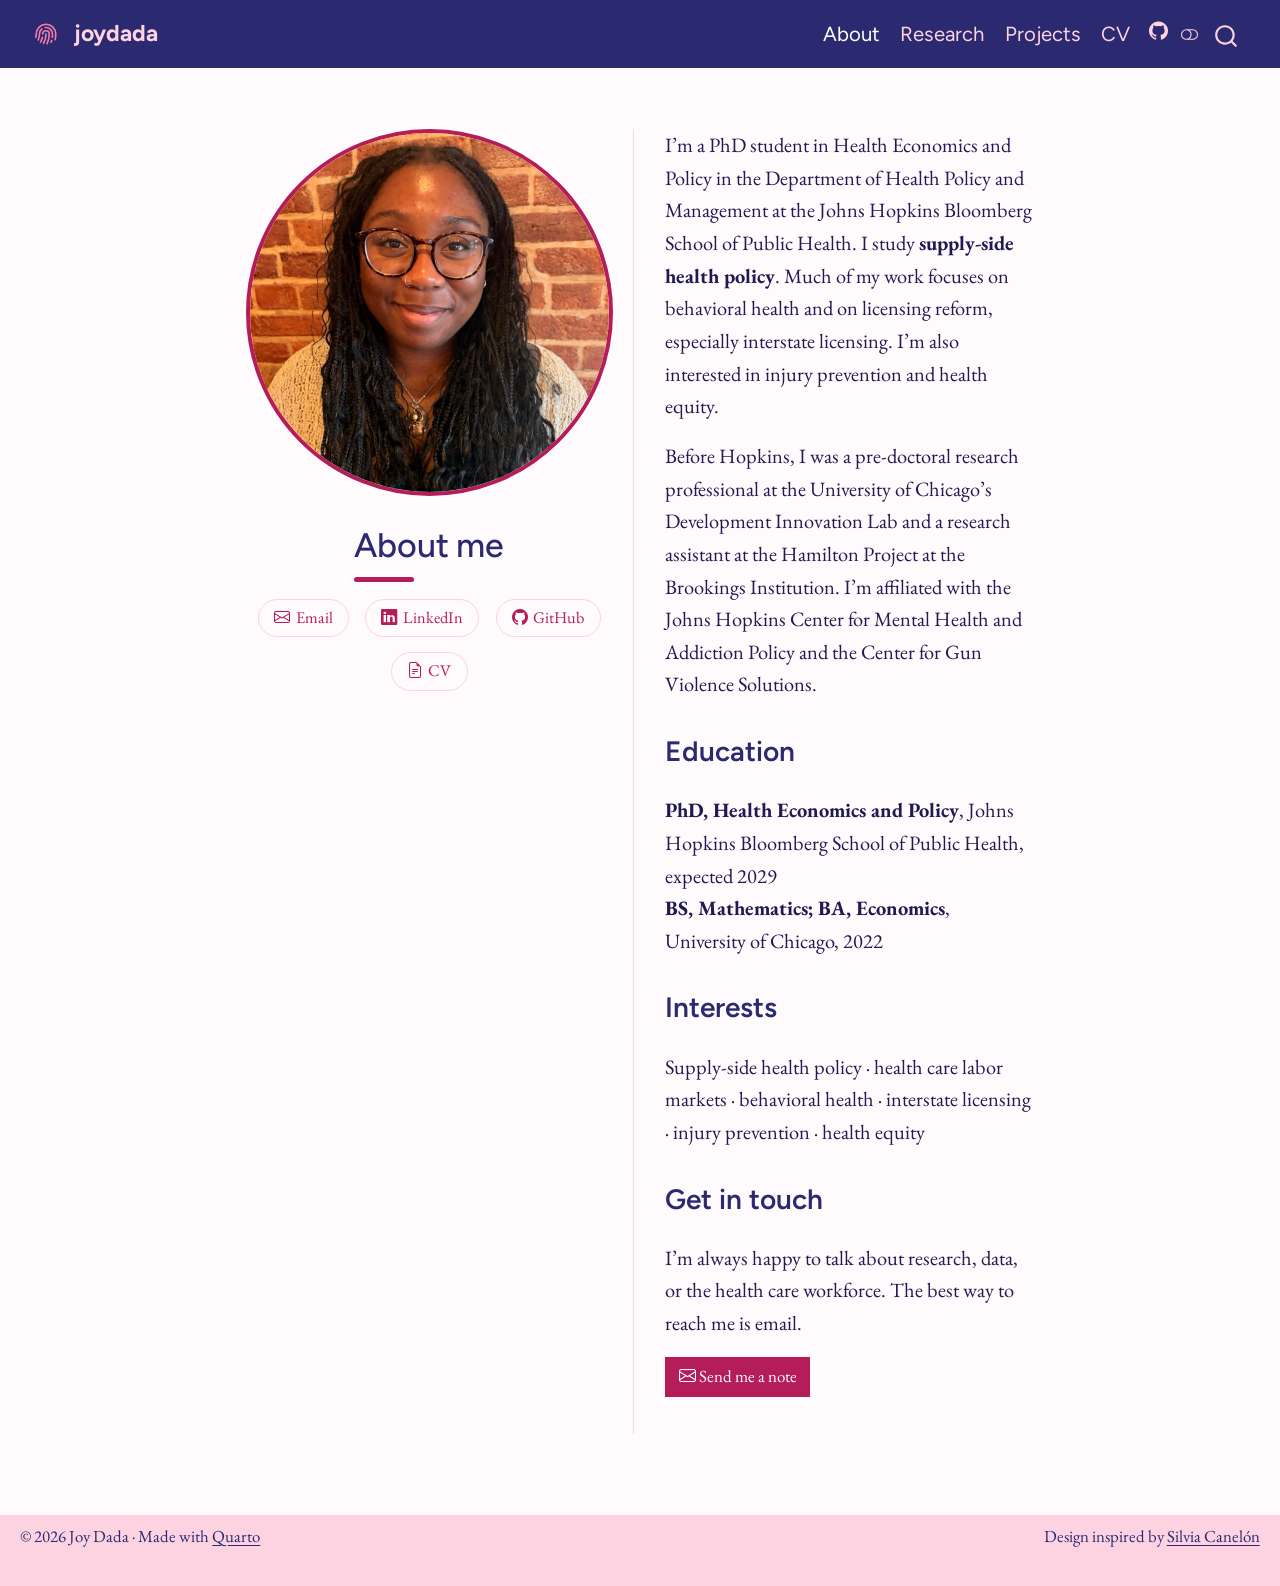
==== about/index.html @ 0ce5d80a "Built site for gh-pages" ====
<!DOCTYPE html>
<html xmlns="http://www.w3.org/1999/xhtml" lang="en" xml:lang="en"><head>

<meta charset="utf-8">
<meta name="generator" content="quarto-1.10.19">

<meta name="viewport" content="width=device-width, initial-scale=1.0, user-scalable=yes">


<title>About me – joydada</title>
<style>
/* Default styles provided by pandoc.
** See https://pandoc.org/MANUAL.html#variables-for-html for config info.
*/
span.smallcaps{font-variant: small-caps;}
div.columns{display: flex; gap: 1.5em;}
div.column{flex: auto;}
@media screen {
div.columns{gap: min(4vw, 1.5em);}
div.column{overflow-x: auto;}
}
div.hanging-indent{margin-left: 1.5em; text-indent: -1.5em;}
ul.task-list{list-style: none;}
ul.task-list li input[type="checkbox"] {
  width: 0.8em;
  margin: 0 0.8em 0.2em -1em; /* quarto-specific, see https://github.com/quarto-dev/quarto-cli/issues/4556 */ 
  vertical-align: middle;
}
</style>


<script src="../site_libs/quarto-nav/quarto-nav.js"></script>
<script src="../site_libs/quarto-nav/headroom.min.js"></script>
<script src="../site_libs/clipboard/clipboard.min.js"></script>
<script src="../site_libs/quarto-search/autocomplete.umd.js"></script>
<script src="../site_libs/quarto-search/fuse.min.js"></script>
<script src="../site_libs/quarto-search/quarto-search.js"></script>
<meta name="quarto:offset" content="../">
<link href="../assets/img/logo.svg" rel="icon" type="image/svg+xml">
<script src="../site_libs/quarto-html/quarto.js" type="module"></script>
<script src="../site_libs/quarto-html/tabsets/tabsets.js" type="module"></script>
<script src="../site_libs/quarto-html/popper.min.js"></script>
<script src="../site_libs/quarto-html/tippy.umd.min.js"></script>
<link href="../site_libs/quarto-html/tippy.css" rel="stylesheet">
<link href="../site_libs/quarto-html/quarto-syntax-highlighting-8221f2c48aaba76b52edb100b0507f3c.css" rel="stylesheet" class="quarto-color-scheme" id="quarto-text-highlighting-styles">
<link href="../site_libs/quarto-html/quarto-syntax-highlighting-dark-9b72eb626856766e9cc8d3a7dc96451e.css" rel="stylesheet" class="quarto-color-scheme quarto-color-alternate" id="quarto-text-highlighting-styles">
<link href="../site_libs/quarto-html/quarto-syntax-highlighting-8221f2c48aaba76b52edb100b0507f3c.css" rel="stylesheet" class="quarto-color-scheme-extra" id="quarto-text-highlighting-styles">
<script src="../site_libs/bootstrap/bootstrap.min.js"></script>
<link href="../site_libs/bootstrap/bootstrap-icons.css" rel="stylesheet">
<link href="../site_libs/bootstrap/bootstrap-a67606de3c9faada84eb4b4ca32cd05b.min.css" rel="stylesheet" append-hash="true" class="quarto-color-scheme" id="quarto-bootstrap" data-mode="light">
<link href="../site_libs/bootstrap/bootstrap-dark-7fbac377653cf9ac155296b2df9e2311.min.css" rel="stylesheet" append-hash="true" class="quarto-color-scheme quarto-color-alternate" id="quarto-bootstrap" data-mode="dark">
<link href="../site_libs/bootstrap/bootstrap-a67606de3c9faada84eb4b4ca32cd05b.min.css" rel="stylesheet" append-hash="true" class="quarto-color-scheme-extra" id="quarto-bootstrap" data-mode="light">
<script id="quarto-search-options" type="application/json">{
  "location": "navbar",
  "copy-button": false,
  "collapse-after": 3,
  "panel-placement": "end",
  "type": "overlay",
  "limit": 50,
  "keyboard-shortcut": [
    "f",
    "/",
    "s"
  ],
  "show-item-context": false,
  "language": {
    "search-no-results-text": "No results",
    "search-matching-documents-text": "matching documents",
    "search-copy-link-title": "Copy link to search",
    "search-hide-matches-text": "Hide additional matches",
    "search-more-match-text": "more match in this document",
    "search-more-matches-text": "more matches in this document",
    "search-clear-button-title": "Clear",
    "search-text-placeholder": "",
    "search-detached-cancel-button-title": "Cancel",
    "search-submit-button-title": "Submit",
    "search-label": "Search"
  }
}</script>
<style>html{ scroll-behavior: smooth; }</style>


</head>

<body class="nav-fixed fullcontent quarto-light"><script id="quarto-html-before-body" type="application/javascript">
    const toggleBodyColorMode = (bsSheetEl) => {
      const mode = bsSheetEl.getAttribute("data-mode");
      const bodyEl = window.document.querySelector("body");
      if (mode === "dark") {
        bodyEl.classList.add("quarto-dark");
        bodyEl.classList.remove("quarto-light");
      } else {
        bodyEl.classList.add("quarto-light");
        bodyEl.classList.remove("quarto-dark");
      }
    }
    const toggleBodyColorPrimary = () => {
      const bsSheetEl = window.document.querySelector("link#quarto-bootstrap:not([rel=disabled-stylesheet])");
      if (bsSheetEl) {
        toggleBodyColorMode(bsSheetEl);
      }
    }
    const setColorSchemeToggle = (alternate) => {
      const toggles = window.document.querySelectorAll('.quarto-color-scheme-toggle');
      for (let i=0; i < toggles.length; i++) {
        const toggle = toggles[i];
        if (toggle) {
          if (alternate) {
            toggle.classList.add("alternate");
          } else {
            toggle.classList.remove("alternate");
          }
        }
      }
    };
    const toggleColorMode = (alternate) => {
      // Switch the stylesheets
      const primaryStylesheets = window.document.querySelectorAll('link.quarto-color-scheme:not(.quarto-color-alternate)');
      const alternateStylesheets = window.document.querySelectorAll('link.quarto-color-scheme.quarto-color-alternate');
      manageTransitions('#quarto-margin-sidebar .nav-link', false);
      if (alternate) {
        // note: dark is layered on light, we don't disable primary!
        enableStylesheet(alternateStylesheets);
        for (const sheetNode of alternateStylesheets) {
          if (sheetNode.id === "quarto-bootstrap") {
            toggleBodyColorMode(sheetNode);
          }
        }
      } else {
        disableStylesheet(alternateStylesheets);
        enableStylesheet(primaryStylesheets)
        toggleBodyColorPrimary();
      }
      manageTransitions('#quarto-margin-sidebar .nav-link', true);
      // Switch the toggles
      setColorSchemeToggle(alternate)
      // Hack to workaround the fact that safari doesn't
      // properly recolor the scrollbar when toggling (#1455)
      if (navigator.userAgent.indexOf('Safari') > 0 && navigator.userAgent.indexOf('Chrome') == -1) {
        manageTransitions("body", false);
        window.scrollTo(0, 1);
        setTimeout(() => {
          window.scrollTo(0, 0);
          manageTransitions("body", true);
        }, 40);
      }
    }
    const disableStylesheet = (stylesheets) => {
      for (let i=0; i < stylesheets.length; i++) {
        const stylesheet = stylesheets[i];
        stylesheet.rel = 'disabled-stylesheet';
      }
    }
    const enableStylesheet = (stylesheets) => {
      for (let i=0; i < stylesheets.length; i++) {
        const stylesheet = stylesheets[i];
        if(stylesheet.rel !== 'stylesheet') { // for Chrome, which will still FOUC without this check
          stylesheet.rel = 'stylesheet';
        }
      }
    }
    const manageTransitions = (selector, allowTransitions) => {
      const els = window.document.querySelectorAll(selector);
      for (let i=0; i < els.length; i++) {
        const el = els[i];
        if (allowTransitions) {
          el.classList.remove('notransition');
        } else {
          el.classList.add('notransition');
        }
      }
    }
    const isFileUrl = () => {
      return window.location.protocol === 'file:';
    }
    const hasAlternateSentinel = () => {
      let styleSentinel = getColorSchemeSentinel();
      if (styleSentinel !== null) {
        return styleSentinel === "alternate";
      } else {
        return false;
      }
    }
    const setStyleSentinel = (alternate) => {
      const value = alternate ? "alternate" : "default";
      if (!isFileUrl()) {
        window.localStorage.setItem("quarto-color-scheme", value);
      } else {
        localAlternateSentinel = value;
      }
    }
    const getColorSchemeSentinel = () => {
      if (!isFileUrl()) {
        const storageValue = window.localStorage.getItem("quarto-color-scheme");
        return storageValue != null ? storageValue : localAlternateSentinel;
      } else {
        return localAlternateSentinel;
      }
    }
    const toggleGiscusIfUsed = (isAlternate, darkModeDefault) => {
      const baseTheme = document.querySelector('#giscus-base-theme')?.value ?? 'light';
      const alternateTheme = document.querySelector('#giscus-alt-theme')?.value ?? 'dark';
      let newTheme = '';
      if(authorPrefersDark) {
        newTheme = isAlternate ? baseTheme : alternateTheme;
      } else {
        newTheme = isAlternate ? alternateTheme : baseTheme;
      }
      const changeGiscusTheme = () => {
        // From: https://github.com/giscus/giscus/issues/336
        const sendMessage = (message) => {
          const iframe = document.querySelector('iframe.giscus-frame');
          if (!iframe) return;
          iframe.contentWindow.postMessage({ giscus: message }, 'https://giscus.app');
        }
        sendMessage({
          setConfig: {
            theme: newTheme
          }
        });
      }
      const isGiscussLoaded = window.document.querySelector('iframe.giscus-frame') !== null;
      if (isGiscussLoaded) {
        changeGiscusTheme();
      }
    };
    const authorPrefersDark = false;
    const darkModeDefault = authorPrefersDark;
      document.querySelector('link#quarto-text-highlighting-styles.quarto-color-scheme-extra').rel = 'disabled-stylesheet';
      document.querySelector('link#quarto-bootstrap.quarto-color-scheme-extra').rel = 'disabled-stylesheet';
    let localAlternateSentinel = darkModeDefault ? 'alternate' : 'default';
    // Dark / light mode switch
    window.quartoToggleColorScheme = () => {
      // Read the current dark / light value
      let toAlternate = !hasAlternateSentinel();
      toggleColorMode(toAlternate);
      setStyleSentinel(toAlternate);
      toggleGiscusIfUsed(toAlternate, darkModeDefault);
      window.dispatchEvent(new Event('resize'));
    };
    // Switch to dark mode if need be
    if (hasAlternateSentinel()) {
      toggleColorMode(true);
    } else {
      toggleColorMode(false);
    }
  </script>

<div id="quarto-search-results"></div>
  <header id="quarto-header" class="headroom fixed-top">
    <nav class="navbar navbar-expand-lg " data-bs-theme="dark">
      <div class="navbar-container container-fluid">
      <div class="navbar-brand-container mx-auto">
    <a href="../index.html" class="navbar-brand navbar-brand-logo">
    <img src="../assets/img/logo.svg" alt="joydada fingerprint logo" class="navbar-logo light-content">
    <img src="../assets/img/logo.svg" alt="joydada fingerprint logo" class="navbar-logo dark-content">
    </a>
    <a class="navbar-brand" href="../index.html">
    <span class="navbar-title">joydada</span>
    </a>
  </div>
            <div id="quarto-search" class="" title="Search"></div>
          <button class="navbar-toggler" type="button" data-bs-toggle="collapse" data-bs-target="#navbarCollapse" aria-controls="navbarCollapse" role="menu" aria-expanded="false" aria-label="Toggle navigation" onclick="if (window.quartoToggleHeadroom) { window.quartoToggleHeadroom(); }">
  <span class="navbar-toggler-icon"></span>
</button>
          <div class="collapse navbar-collapse" id="navbarCollapse">
            <ul class="navbar-nav navbar-nav-scroll ms-auto">
  <li class="nav-item">
    <a class="nav-link active" href="../about/index.html" aria-current="page"> 
<span class="menu-text">About</span></a>
  </li>  
  <li class="nav-item">
    <a class="nav-link" href="../research/index.html"> 
<span class="menu-text">Research</span></a>
  </li>  
  <li class="nav-item">
    <a class="nav-link" href="../projects/index.html"> 
<span class="menu-text">Projects</span></a>
  </li>  
  <li class="nav-item">
    <a class="nav-link" href="../cv/index.html"> 
<span class="menu-text">CV</span></a>
  </li>  
  <li class="nav-item compact">
    <a class="nav-link" href="https://github.com/jdada360"> <i class="bi bi-github" role="img" aria-label="GitHub">
</i> 
<span class="menu-text"></span></a>
  </li>  
</ul>
          </div> <!-- /navcollapse -->
            <div class="quarto-navbar-tools">
  <a href="" class="quarto-color-scheme-toggle quarto-navigation-tool  px-1" onclick="window.quartoToggleColorScheme(); return false;" title="Toggle dark mode"><i class="bi"></i></a>
</div>
      </div> <!-- /container-fluid -->
    </nav>
</header>
<!-- content -->
<div id="quarto-content" class="quarto-container page-columns page-rows-contents page-layout-article page-navbar">
<!-- sidebar -->
<!-- margin-sidebar -->
    
<!-- main -->
<div class="quarto-about-trestles">
  <div class="about-entity">
    <img src="../assets/img/profile.jpg" class="about-image
  round " style="height: 18em; width: 18em;">
<header id="title-block-header" class="quarto-title-block default">
<div class="quarto-title">
<h1 class="title">About me</h1>
</div>
<div class="quarto-title-meta">
  </div>
</header>
    <div class="about-links">
  <a href="mailto:jdada3@jhu.edu" class="about-link" rel="" target="">
    <i class="bi bi-envelope"></i>
     <span class="about-link-text">Email</span>
  </a>
  <a href="https://www.linkedin.com/in/joy-dada/" class="about-link" rel="" target="">
    <i class="bi bi-linkedin"></i>
     <span class="about-link-text">LinkedIn</span>
  </a>
  <a href="https://github.com/jdada360" class="about-link" rel="" target="">
    <i class="bi bi-github"></i>
     <span class="about-link-text">GitHub</span>
  </a>
  <a href="/../cv/index.qmd" class="about-link" rel="" target="">
    <i class="bi bi-file-earmark-text"></i>
     <span class="about-link-text">CV</span>
  </a>
</div>
  </div>
  <div class="about-contents"><main class="content" id="quarto-document-content">

<p>I’m a PhD student in Health Economics and Policy in the Department of Health Policy and Management at the Johns Hopkins Bloomberg School of Public Health. I study <strong>supply-side health policy</strong>. Much of my work focuses on behavioral health and on licensing reform, especially interstate licensing. I’m also interested in injury prevention and health equity.</p>
<p>Before Hopkins, I was a pre-doctoral research professional at the University of Chicago’s Development Innovation Lab and a research assistant at the Hamilton Project at the Brookings Institution. I’m affiliated with the Johns Hopkins Center for Mental Health and Addiction Policy and the Center for Gun Violence Solutions.</p>
<section id="education" class="level2">
<h2 data-anchor-id="education">Education</h2>
<p><strong>PhD, Health Economics and Policy</strong>, Johns Hopkins Bloomberg School of Public Health, expected 2029<br>
<strong>BS, Mathematics; BA, Economics</strong>, University of Chicago, 2022</p>
</section>
<section id="interests" class="level2">
<h2 data-anchor-id="interests">Interests</h2>
<p>Supply-side health policy · health care labor markets · behavioral health · interstate licensing · injury prevention · health equity</p>
</section>
<section id="get-in-touch" class="level2">
<h2 data-anchor-id="get-in-touch">Get in touch</h2>
<p>I’m always happy to talk about research, data, or the health care workforce. The best way to reach me is email.</p>
<p><a href="mailto:jdada3@jhu.edu" class="btn btn-primary"><i class="bi bi-envelope"></i> Send me a note</a></p>


</section>
<a onclick="window.scrollTo(0, 0); return false;" role="button" id="quarto-back-to-top"><i class="bi bi-arrow-up"></i> Back to top</a></main></div>
</div>
 <!-- /main -->
<script id="quarto-html-after-body" type="application/javascript">
  window.document.addEventListener("DOMContentLoaded", function (event) {
    // Ensure there is a toggle, if there isn't float one in the top right
    if (window.document.querySelector('.quarto-color-scheme-toggle') === null) {
      const a = window.document.createElement('a');
      a.classList.add('top-right');
      a.classList.add('quarto-color-scheme-toggle');
      a.href = "";
      a.onclick = function() { try { window.quartoToggleColorScheme(); } catch {} return false; };
      const i = window.document.createElement("i");
      i.classList.add('bi');
      a.appendChild(i);
      window.document.body.appendChild(a);
    }
    setColorSchemeToggle(hasAlternateSentinel())
    const isCodeAnnotation = (el) => {
      for (const clz of el.classList) {
        if (clz.startsWith('code-annotation-')) {                     
          return true;
        }
      }
      return false;
    }
    const onCopySuccess = function(e) {
      // button target
      const button = e.trigger;
      // don't keep focus
      button.blur();
      // flash "checked"
      button.classList.add('code-copy-button-checked');
      var currentTitle = button.getAttribute("title");
      button.setAttribute("title", "Copied!");
      let tooltip;
      if (window.bootstrap) {
        button.setAttribute("data-bs-toggle", "tooltip");
        button.setAttribute("data-bs-placement", "left");
        button.setAttribute("data-bs-title", "Copied!");
        tooltip = new bootstrap.Tooltip(button, 
          { trigger: "manual", 
            customClass: "code-copy-button-tooltip",
            offset: [0, -8]});
        tooltip.show();    
      }
      setTimeout(function() {
        if (tooltip) {
          tooltip.hide();
          button.removeAttribute("data-bs-title");
          button.removeAttribute("data-bs-toggle");
          button.removeAttribute("data-bs-placement");
        }
        button.setAttribute("title", currentTitle);
        button.classList.remove('code-copy-button-checked');
      }, 1000);
      // clear code selection
      e.clearSelection();
    }
    const getTextToCopy = function(trigger) {
      const outerScaffold = trigger.parentElement.cloneNode(true);
      const codeEl = outerScaffold.querySelector('code');
      for (const childEl of codeEl.children) {
        if (isCodeAnnotation(childEl)) {
          childEl.remove();
        }
      }
      return codeEl.innerText;
    }
    const clipboard = new window.ClipboardJS('.code-copy-button:not([data-in-quarto-modal])', {
      text: getTextToCopy
    });
    clipboard.on('success', onCopySuccess);
    if (window.document.getElementById('quarto-embedded-source-code-modal')) {
      const clipboardModal = new window.ClipboardJS('.code-copy-button[data-in-quarto-modal]', {
        text: getTextToCopy,
        container: window.document.getElementById('quarto-embedded-source-code-modal')
      });
      clipboardModal.on('success', onCopySuccess);
    }
      var localhostRegex = new RegExp(/^(?:http|https):\/\/localhost\:?[0-9]*\//);
      var mailtoRegex = new RegExp(/^mailto:/);
        var filterRegex = new RegExp("https:\/\/jdada360\.github\.io");
      var isInternal = (href) => {
          return filterRegex.test(href) || localhostRegex.test(href) || mailtoRegex.test(href);
      }
      // Inspect non-navigation links and adorn them if external
     var links = window.document.querySelectorAll('a[href]:not(.nav-link):not(.navbar-brand):not(.toc-action):not(.sidebar-link):not(.sidebar-item-toggle):not(.pagination-link):not(.no-external):not([aria-hidden]):not(.dropdown-item):not(.quarto-navigation-tool):not(.about-link)');
      for (var i=0; i<links.length; i++) {
        const link = links[i];
        if (!isInternal(link.href)) {
          // undo the damage that might have been done by quarto-nav.js in the case of
          // links that we want to consider external
          if (link.dataset.originalHref !== undefined) {
            link.href = link.dataset.originalHref;
          }
        }
      }
    function tippyHover(el, contentFn, onTriggerFn, onUntriggerFn) {
      const config = {
        allowHTML: true,
        maxWidth: 500,
        delay: 100,
        arrow: false,
        appendTo: function(el) {
            return el.parentElement;
        },
        interactive: true,
        interactiveBorder: 10,
        theme: 'quarto',
        placement: 'bottom-start',
      };
      if (contentFn) {
        config.content = contentFn;
      }
      if (onTriggerFn) {
        config.onTrigger = onTriggerFn;
      }
      if (onUntriggerFn) {
        config.onUntrigger = onUntriggerFn;
      }
      window.tippy(el, config); 
    }
    const noterefs = window.document.querySelectorAll('a[role="doc-noteref"]');
    for (var i=0; i<noterefs.length; i++) {
      const ref = noterefs[i];
      tippyHover(ref, function() {
        // use id or data attribute instead here
        let href = ref.getAttribute('data-footnote-href') || ref.getAttribute('href');
        try { href = new URL(href).hash; } catch {}
        const id = href.replace(/^#\/?/, "");
        const note = window.document.getElementById(id);
        if (note) {
          return note.innerHTML;
        } else {
          return "";
        }
      });
    }
    const xrefs = window.document.querySelectorAll('a.quarto-xref');
    const processXRef = (id, note) => {
      // Strip column container classes
      const stripColumnClz = (el) => {
        el.classList.remove("page-full", "page-columns");
        if (el.children) {
          for (const child of el.children) {
            stripColumnClz(child);
          }
        }
      }
      stripColumnClz(note)
      if (id === null || id.startsWith('sec-')) {
        // Special case sections, only their first couple elements
        const container = document.createElement("div");
        if (note.children && note.children.length > 2) {
          container.appendChild(note.children[0].cloneNode(true));
          for (let i = 1; i < note.children.length; i++) {
            const child = note.children[i];
            if (child.tagName === "P" && child.innerText === "") {
              continue;
            } else {
              container.appendChild(child.cloneNode(true));
              break;
            }
          }
          if (window.Quarto?.typesetMath) {
            window.Quarto.typesetMath(container);
          }
          return container.innerHTML
        } else {
          if (window.Quarto?.typesetMath) {
            window.Quarto.typesetMath(note);
          }
          return note.innerHTML;
        }
      } else {
        // Remove any anchor links if they are present
        const anchorLink = note.querySelector('a.anchorjs-link');
        if (anchorLink) {
          anchorLink.remove();
        }
        if (window.Quarto?.typesetMath) {
          window.Quarto.typesetMath(note);
        }
        if (note.classList.contains("callout")) {
          return note.outerHTML;
        } else {
          return note.innerHTML;
        }
      }
    }
    for (var i=0; i<xrefs.length; i++) {
      const xref = xrefs[i];
      tippyHover(xref, undefined, function(instance) {
        instance.disable();
        let url = xref.getAttribute('href');
        let hash = undefined; 
        if (url.startsWith('#')) {
          hash = url;
        } else {
          try { hash = new URL(url).hash; } catch {}
        }
        if (hash) {
          const id = hash.replace(/^#\/?/, "");
          const note = window.document.getElementById(id);
          if (note !== null) {
            try {
              const html = processXRef(id, note.cloneNode(true));
              instance.setContent(html);
            } finally {
              instance.enable();
              instance.show();
            }
          } else {
            // See if we can fetch this
            fetch(url.split('#')[0])
            .then(res => res.text())
            .then(html => {
              const parser = new DOMParser();
              const htmlDoc = parser.parseFromString(html, "text/html");
              const note = htmlDoc.getElementById(id);
              if (note !== null) {
                const html = processXRef(id, note);
                instance.setContent(html);
              } 
            }).finally(() => {
              instance.enable();
              instance.show();
            });
          }
        } else {
          // See if we can fetch a full url (with no hash to target)
          // This is a special case and we should probably do some content thinning / targeting
          fetch(url)
          .then(res => res.text())
          .then(html => {
            const parser = new DOMParser();
            const htmlDoc = parser.parseFromString(html, "text/html");
            const note = htmlDoc.querySelector('main.content');
            if (note !== null) {
              // This should only happen for chapter cross references
              // (since there is no id in the URL)
              // remove the first header
              if (note.children.length > 0 && note.children[0].tagName === "HEADER") {
                note.children[0].remove();
              }
              const html = processXRef(null, note);
              instance.setContent(html);
            } 
          }).finally(() => {
            instance.enable();
            instance.show();
          });
        }
      }, function(instance) {
      });
    }
        let selectedAnnoteEl;
        const selectorForAnnotation = ( cell, annotation) => {
          let cellAttr = 'data-code-cell="' + cell + '"';
          let lineAttr = 'data-code-annotation="' +  annotation + '"';
          const selector = 'span[' + cellAttr + '][' + lineAttr + ']';
          return selector;
        }
        const selectCodeLines = (annoteEl) => {
          const doc = window.document;
          const targetCell = annoteEl.getAttribute("data-target-cell");
          const targetAnnotation = annoteEl.getAttribute("data-target-annotation");
          const annoteSpan = window.document.querySelector(selectorForAnnotation(targetCell, targetAnnotation));
          const lines = annoteSpan.getAttribute("data-code-lines").split(",");
          const lineIds = lines.map((line) => {
            return targetCell + "-" + line;
          })
          let top = null;
          let height = null;
          let parent = null;
          if (lineIds.length > 0) {
              //compute the position of the single el (top and bottom and make a div)
              const el = window.document.getElementById(lineIds[0]);
              top = el.offsetTop;
              height = el.offsetHeight;
              parent = el.parentElement.parentElement;
            if (lineIds.length > 1) {
              const lastEl = window.document.getElementById(lineIds[lineIds.length - 1]);
              const bottom = lastEl.offsetTop + lastEl.offsetHeight;
              height = bottom - top;
            }
            if (top !== null && height !== null && parent !== null) {
              // cook up a div (if necessary) and position it 
              let div = window.document.getElementById("code-annotation-line-highlight");
              if (div === null) {
                div = window.document.createElement("div");
                div.setAttribute("id", "code-annotation-line-highlight");
                div.style.position = 'absolute';
                parent.appendChild(div);
              }
              div.style.top = top - 2 + "px";
              div.style.height = height + 4 + "px";
              div.style.left = 0;
              let gutterDiv = window.document.getElementById("code-annotation-line-highlight-gutter");
              if (gutterDiv === null) {
                gutterDiv = window.document.createElement("div");
                gutterDiv.setAttribute("id", "code-annotation-line-highlight-gutter");
                gutterDiv.style.position = 'absolute';
                const codeCell = window.document.getElementById(targetCell);
                const gutter = codeCell.querySelector('.code-annotation-gutter');
                gutter.appendChild(gutterDiv);
              }
              gutterDiv.style.top = top - 2 + "px";
              gutterDiv.style.height = height + 4 + "px";
            }
            selectedAnnoteEl = annoteEl;
          }
        };
        const unselectCodeLines = () => {
          const elementsIds = ["code-annotation-line-highlight", "code-annotation-line-highlight-gutter"];
          elementsIds.forEach((elId) => {
            const div = window.document.getElementById(elId);
            if (div) {
              div.remove();
            }
          });
          selectedAnnoteEl = undefined;
        };
          // Handle positioning of the toggle
      window.addEventListener(
        "resize",
        throttle(() => {
          elRect = undefined;
          if (selectedAnnoteEl) {
            selectCodeLines(selectedAnnoteEl);
          }
        }, 10)
      );
      function throttle(fn, ms) {
      let throttle = false;
      let timer;
        return (...args) => {
          if(!throttle) { // first call gets through
              fn.apply(this, args);
              throttle = true;
          } else { // all the others get throttled
              if(timer) clearTimeout(timer); // cancel #2
              timer = setTimeout(() => {
                fn.apply(this, args);
                timer = throttle = false;
              }, ms);
          }
        };
      }
        // Attach click handler to the DT
        const annoteDls = window.document.querySelectorAll('dt[data-target-cell]');
        for (const annoteDlNode of annoteDls) {
          annoteDlNode.addEventListener('click', (event) => {
            const clickedEl = event.target;
            if (clickedEl !== selectedAnnoteEl) {
              unselectCodeLines();
              const activeEl = window.document.querySelector('dt[data-target-cell].code-annotation-active');
              if (activeEl) {
                activeEl.classList.remove('code-annotation-active');
              }
              selectCodeLines(clickedEl);
              clickedEl.classList.add('code-annotation-active');
            } else {
              // Unselect the line
              unselectCodeLines();
              clickedEl.classList.remove('code-annotation-active');
            }
          });
        }
    const findCites = (el) => {
      const parentEl = el.parentElement;
      if (parentEl) {
        const cites = parentEl.dataset.cites;
        if (cites) {
          return {
            el,
            cites: cites.split(' ')
          };
        } else {
          return findCites(el.parentElement)
        }
      } else {
        return undefined;
      }
    };
    var bibliorefs = window.document.querySelectorAll('a[role="doc-biblioref"]');
    for (var i=0; i<bibliorefs.length; i++) {
      const ref = bibliorefs[i];
      const citeInfo = findCites(ref);
      if (citeInfo) {
        tippyHover(citeInfo.el, function() {
          var popup = window.document.createElement('div');
          citeInfo.cites.forEach(function(cite) {
            var citeDiv = window.document.createElement('div');
            citeDiv.classList.add('hanging-indent');
            citeDiv.classList.add('csl-entry');
            var biblioDiv = window.document.getElementById('ref-' + cite);
            if (biblioDiv) {
              citeDiv.innerHTML = biblioDiv.innerHTML;
            }
            popup.appendChild(citeDiv);
          });
          return popup.innerHTML;
        });
      }
    }
  });
  </script>
</div> <!-- /content -->
<footer class="footer">
  <div class="nav-footer">
    <div class="nav-footer-left">
<p>© 2026 Joy Dada · Made with <a href="https://quarto.org">Quarto</a></p>
</div>   
    <div class="nav-footer-center">
      &nbsp;
    </div>
    <div class="nav-footer-right">
<p>Design inspired by <a href="https://silviacanelon.com">Silvia Canelón</a></p>
</div>
  </div>
</footer>




<script src="../site_libs/quarto-html/zenscroll-min.js"></script>
</body></html>
---- site_libs/quarto-html/tippy.css ----
.tippy-box[data-animation=fade][data-state=hidden]{opacity:0}[data-tippy-root]{max-width:calc(100vw - 10px)}.tippy-box{position:relative;background-color:#333;color:#fff;border-radius:4px;font-size:14px;line-height:1.4;white-space:normal;outline:0;transition-property:transform,visibility,opacity}.tippy-box[data-placement^=top]>.tippy-arrow{bottom:0}.tippy-box[data-placement^=top]>.tippy-arrow:before{bottom:-7px;left:0;border-width:8px 8px 0;border-top-color:initial;transform-origin:center top}.tippy-box[data-placement^=bottom]>.tippy-arrow{top:0}.tippy-box[data-placement^=bottom]>.tippy-arrow:before{top:-7px;left:0;border-width:0 8px 8px;border-bottom-color:initial;transform-origin:center bottom}.tippy-box[data-placement^=left]>.tippy-arrow{right:0}.tippy-box[data-placement^=left]>.tippy-arrow:before{border-width:8px 0 8px 8px;border-left-color:initial;right:-7px;transform-origin:center left}.tippy-box[data-placement^=right]>.tippy-arrow{left:0}.tippy-box[data-placement^=right]>.tippy-arrow:before{left:-7px;border-width:8px 8px 8px 0;border-right-color:initial;transform-origin:center right}.tippy-box[data-inertia][data-state=visible]{transition-timing-function:cubic-bezier(.54,1.5,.38,1.11)}.tippy-arrow{width:16px;height:16px;color:#333}.tippy-arrow:before{content:"";position:absolute;border-color:transparent;border-style:solid}.tippy-content{position:relative;padding:5px 9px;z-index:1}
---- site_libs/quarto-html/quarto-syntax-highlighting-8221f2c48aaba76b52edb100b0507f3c.css ----
/* quarto syntax highlight colors */
:root {
  --quarto-hl-ot-color: #003B4F;
  --quarto-hl-at-color: #657422;
  --quarto-hl-ss-color: #20794D;
  --quarto-hl-an-color: #5E5E5E;
  --quarto-hl-fu-color: #4758AB;
  --quarto-hl-st-color: #20794D;
  --quarto-hl-cf-color: #003B4F;
  --quarto-hl-op-color: #5E5E5E;
  --quarto-hl-er-color: #AD0000;
  --quarto-hl-bn-color: #AD0000;
  --quarto-hl-al-color: #AD0000;
  --quarto-hl-va-color: #111111;
  --quarto-hl-bu-color: inherit;
  --quarto-hl-ex-color: inherit;
  --quarto-hl-pp-color: #AD0000;
  --quarto-hl-in-color: #5E5E5E;
  --quarto-hl-vs-color: #20794D;
  --quarto-hl-wa-color: #5E5E5E;
  --quarto-hl-do-color: #5E5E5E;
  --quarto-hl-im-color: #00769E;
  --quarto-hl-ch-color: #20794D;
  --quarto-hl-dt-color: #AD0000;
  --quarto-hl-fl-color: #AD0000;
  --quarto-hl-co-color: #5E5E5E;
  --quarto-hl-cv-color: #5E5E5E;
  --quarto-hl-cn-color: #8f5902;
  --quarto-hl-sc-color: #5E5E5E;
  --quarto-hl-dv-color: #AD0000;
  --quarto-hl-kw-color: #003B4F;
}

/* other quarto variables */
:root {
  --quarto-font-monospace: "JetBrains Mono", ui-monospace, monospace;
}

/* syntax highlight based on Pandoc's rules */
pre > code.sourceCode > span {
  color: #003B4F;
}

code.sourceCode > span {
  color: #003B4F;
}

div.sourceCode,
div.sourceCode pre.sourceCode {
  color: #003B4F;
}

/* Normal */
code span {
  color: #003B4F;
}

/* Alert */
code span.al {
  color: #AD0000;
  font-style: inherit;
}

/* Annotation */
code span.an {
  color: #5E5E5E;
  font-style: inherit;
}

/* Attribute */
code span.at {
  color: #657422;
  font-style: inherit;
}

/* BaseN */
code span.bn {
  color: #AD0000;
  font-style: inherit;
}

/* BuiltIn */
code span.bu {
  font-style: inherit;
}

/* ControlFlow */
code span.cf {
  color: #003B4F;
  font-weight: bold;
  font-style: inherit;
}

/* Char */
code span.ch {
  color: #20794D;
  font-style: inherit;
}

/* Constant */
code span.cn {
  color: #8f5902;
  font-style: inherit;
}

/* Comment */
code span.co {
  color: #5E5E5E;
  font-style: inherit;
}

/* CommentVar */
code span.cv {
  color: #5E5E5E;
  font-style: italic;
}

/* Documentation */
code span.do {
  color: #5E5E5E;
  font-style: italic;
}

/* DataType */
code span.dt {
  color: #AD0000;
  font-style: inherit;
}

/* DecVal */
code span.dv {
  color: #AD0000;
  font-style: inherit;
}

/* Error */
code span.er {
  color: #AD0000;
  font-style: inherit;
}

/* Extension */
code span.ex {
  font-style: inherit;
}

/* Float */
code span.fl {
  color: #AD0000;
  font-style: inherit;
}

/* Function */
code span.fu {
  color: #4758AB;
  font-style: inherit;
}

/* Import */
code span.im {
  color: #00769E;
  font-style: inherit;
}

/* Information */
code span.in {
  color: #5E5E5E;
  font-style: inherit;
}

/* Keyword */
code span.kw {
  color: #003B4F;
  font-weight: bold;
  font-style: inherit;
}

/* Operator */
code span.op {
  color: #5E5E5E;
  font-style: inherit;
}

/* Other */
code span.ot {
  color: #003B4F;
  font-style: inherit;
}

/* Preprocessor */
code span.pp {
  color: #AD0000;
  font-style: inherit;
}

/* SpecialChar */
code span.sc {
  color: #5E5E5E;
  font-style: inherit;
}

/* SpecialString */
code span.ss {
  color: #20794D;
  font-style: inherit;
}

/* String */
code span.st {
  color: #20794D;
  font-style: inherit;
}

/* Variable */
code span.va {
  color: #111111;
  font-style: inherit;
}

/* VerbatimString */
code span.vs {
  color: #20794D;
  font-style: inherit;
}

/* Warning */
code span.wa {
  color: #5E5E5E;
  font-style: italic;
}

.prevent-inlining {
  content: "</";
}

/*# sourceMappingURL=9eee96a7fe091443b4b5a63f56ea8d23.css.map */
---- site_libs/quarto-html/quarto-syntax-highlighting-dark-9b72eb626856766e9cc8d3a7dc96451e.css ----
/* quarto syntax highlight colors */
:root {
  --quarto-hl-al-color: #f07178;
  --quarto-hl-an-color: #d4d0ab;
  --quarto-hl-at-color: #00e0e0;
  --quarto-hl-bn-color: #d4d0ab;
  --quarto-hl-bu-color: #abe338;
  --quarto-hl-ch-color: #abe338;
  --quarto-hl-co-color: #f8f8f2;
  --quarto-hl-cv-color: #ffd700;
  --quarto-hl-cn-color: #ffd700;
  --quarto-hl-cf-color: #ffa07a;
  --quarto-hl-dt-color: #ffa07a;
  --quarto-hl-dv-color: #d4d0ab;
  --quarto-hl-do-color: #f8f8f2;
  --quarto-hl-er-color: #f07178;
  --quarto-hl-ex-color: #00e0e0;
  --quarto-hl-fl-color: #d4d0ab;
  --quarto-hl-fu-color: #ffa07a;
  --quarto-hl-im-color: #abe338;
  --quarto-hl-in-color: #d4d0ab;
  --quarto-hl-kw-color: #ffa07a;
  --quarto-hl-op-color: #ffa07a;
  --quarto-hl-ot-color: #00e0e0;
  --quarto-hl-pp-color: #dcc6e0;
  --quarto-hl-re-color: #00e0e0;
  --quarto-hl-sc-color: #abe338;
  --quarto-hl-ss-color: #abe338;
  --quarto-hl-st-color: #abe338;
  --quarto-hl-va-color: #00e0e0;
  --quarto-hl-vs-color: #abe338;
  --quarto-hl-wa-color: #dcc6e0;
}

/* other quarto variables */
:root {
  --quarto-font-monospace: "JetBrains Mono", ui-monospace, monospace;
}

/* syntax highlight based on Pandoc's rules */
pre > code.sourceCode > span {
  color: #f8f8f2;
}

code.sourceCode > span {
  color: #f8f8f2;
}

div.sourceCode,
div.sourceCode pre.sourceCode {
  color: #f8f8f2;
}

/* Normal */
code span {
  color: #f8f8f2;
}

/* Alert */
code span.al {
  color: #f07178;
}

/* Annotation */
code span.an {
  color: #d4d0ab;
}

/* Attribute */
code span.at {
  color: #00e0e0;
}

/* BaseN */
code span.bn {
  color: #d4d0ab;
}

/* BuiltIn */
code span.bu {
  color: #abe338;
}

/* ControlFlow */
code span.cf {
  font-weight: bold;
  color: #ffa07a;
}

/* Char */
code span.ch {
  color: #abe338;
}

/* Constant */
code span.cn {
  color: #ffd700;
}

/* Comment */
code span.co {
  font-style: italic;
  color: #f8f8f2;
}

/* CommentVar */
code span.cv {
  color: #ffd700;
}

/* Documentation */
code span.do {
  color: #f8f8f2;
}

/* DataType */
code span.dt {
  color: #ffa07a;
}

/* DecVal */
code span.dv {
  color: #d4d0ab;
}

/* Error */
code span.er {
  color: #f07178;
  text-decoration: underline;
}

/* Extension */
code span.ex {
  font-weight: bold;
  color: #00e0e0;
}

/* Float */
code span.fl {
  color: #d4d0ab;
}

/* Function */
code span.fu {
  color: #ffa07a;
}

/* Import */
code span.im {
  color: #abe338;
}

/* Information */
code span.in {
  color: #d4d0ab;
}

/* Keyword */
code span.kw {
  font-weight: bold;
  color: #ffa07a;
}

/* Operator */
code span.op {
  color: #ffa07a;
}

/* Other */
code span.ot {
  color: #00e0e0;
}

/* Preprocessor */
code span.pp {
  color: #dcc6e0;
}

/* RegionMarker */
code span.re {
  background-color: #f8f8f2;
  color: #00e0e0;
}

/* SpecialChar */
code span.sc {
  color: #abe338;
}

/* SpecialString */
code span.ss {
  color: #abe338;
}

/* String */
code span.st {
  color: #abe338;
}

/* Variable */
code span.va {
  color: #00e0e0;
}

/* VerbatimString */
code span.vs {
  color: #abe338;
}

/* Warning */
code span.wa {
  color: #dcc6e0;
}

.prevent-inlining {
  content: "</";
}

/*# sourceMappingURL=3658996ea12c2fecc4f7849f2d716514.css.map */
---- site_libs/quarto-html/quarto-syntax-highlighting-8221f2c48aaba76b52edb100b0507f3c.css ----
/* quarto syntax highlight colors */
:root {
  --quarto-hl-ot-color: #003B4F;
  --quarto-hl-at-color: #657422;
  --quarto-hl-ss-color: #20794D;
  --quarto-hl-an-color: #5E5E5E;
  --quarto-hl-fu-color: #4758AB;
  --quarto-hl-st-color: #20794D;
  --quarto-hl-cf-color: #003B4F;
  --quarto-hl-op-color: #5E5E5E;
  --quarto-hl-er-color: #AD0000;
  --quarto-hl-bn-color: #AD0000;
  --quarto-hl-al-color: #AD0000;
  --quarto-hl-va-color: #111111;
  --quarto-hl-bu-color: inherit;
  --quarto-hl-ex-color: inherit;
  --quarto-hl-pp-color: #AD0000;
  --quarto-hl-in-color: #5E5E5E;
  --quarto-hl-vs-color: #20794D;
  --quarto-hl-wa-color: #5E5E5E;
  --quarto-hl-do-color: #5E5E5E;
  --quarto-hl-im-color: #00769E;
  --quarto-hl-ch-color: #20794D;
  --quarto-hl-dt-color: #AD0000;
  --quarto-hl-fl-color: #AD0000;
  --quarto-hl-co-color: #5E5E5E;
  --quarto-hl-cv-color: #5E5E5E;
  --quarto-hl-cn-color: #8f5902;
  --quarto-hl-sc-color: #5E5E5E;
  --quarto-hl-dv-color: #AD0000;
  --quarto-hl-kw-color: #003B4F;
}

/* other quarto variables */
:root {
  --quarto-font-monospace: "JetBrains Mono", ui-monospace, monospace;
}

/* syntax highlight based on Pandoc's rules */
pre > code.sourceCode > span {
  color: #003B4F;
}

code.sourceCode > span {
  color: #003B4F;
}

div.sourceCode,
div.sourceCode pre.sourceCode {
  color: #003B4F;
}

/* Normal */
code span {
  color: #003B4F;
}

/* Alert */
code span.al {
  color: #AD0000;
  font-style: inherit;
}

/* Annotation */
code span.an {
  color: #5E5E5E;
  font-style: inherit;
}

/* Attribute */
code span.at {
  color: #657422;
  font-style: inherit;
}

/* BaseN */
code span.bn {
  color: #AD0000;
  font-style: inherit;
}

/* BuiltIn */
code span.bu {
  font-style: inherit;
}

/* ControlFlow */
code span.cf {
  color: #003B4F;
  font-weight: bold;
  font-style: inherit;
}

/* Char */
code span.ch {
  color: #20794D;
  font-style: inherit;
}

/* Constant */
code span.cn {
  color: #8f5902;
  font-style: inherit;
}

/* Comment */
code span.co {
  color: #5E5E5E;
  font-style: inherit;
}

/* CommentVar */
code span.cv {
  color: #5E5E5E;
  font-style: italic;
}

/* Documentation */
code span.do {
  color: #5E5E5E;
  font-style: italic;
}

/* DataType */
code span.dt {
  color: #AD0000;
  font-style: inherit;
}

/* DecVal */
code span.dv {
  color: #AD0000;
  font-style: inherit;
}

/* Error */
code span.er {
  color: #AD0000;
  font-style: inherit;
}

/* Extension */
code span.ex {
  font-style: inherit;
}

/* Float */
code span.fl {
  color: #AD0000;
  font-style: inherit;
}

/* Function */
code span.fu {
  color: #4758AB;
  font-style: inherit;
}

/* Import */
code span.im {
  color: #00769E;
  font-style: inherit;
}

/* Information */
code span.in {
  color: #5E5E5E;
  font-style: inherit;
}

/* Keyword */
code span.kw {
  color: #003B4F;
  font-weight: bold;
  font-style: inherit;
}

/* Operator */
code span.op {
  color: #5E5E5E;
  font-style: inherit;
}

/* Other */
code span.ot {
  color: #003B4F;
  font-style: inherit;
}

/* Preprocessor */
code span.pp {
  color: #AD0000;
  font-style: inherit;
}

/* SpecialChar */
code span.sc {
  color: #5E5E5E;
  font-style: inherit;
}

/* SpecialString */
code span.ss {
  color: #20794D;
  font-style: inherit;
}

/* String */
code span.st {
  color: #20794D;
  font-style: inherit;
}

/* Variable */
code span.va {
  color: #111111;
  font-style: inherit;
}

/* VerbatimString */
code span.vs {
  color: #20794D;
  font-style: inherit;
}

/* Warning */
code span.wa {
  color: #5E5E5E;
  font-style: italic;
}

.prevent-inlining {
  content: "</";
}

/*# sourceMappingURL=9eee96a7fe091443b4b5a63f56ea8d23.css.map */
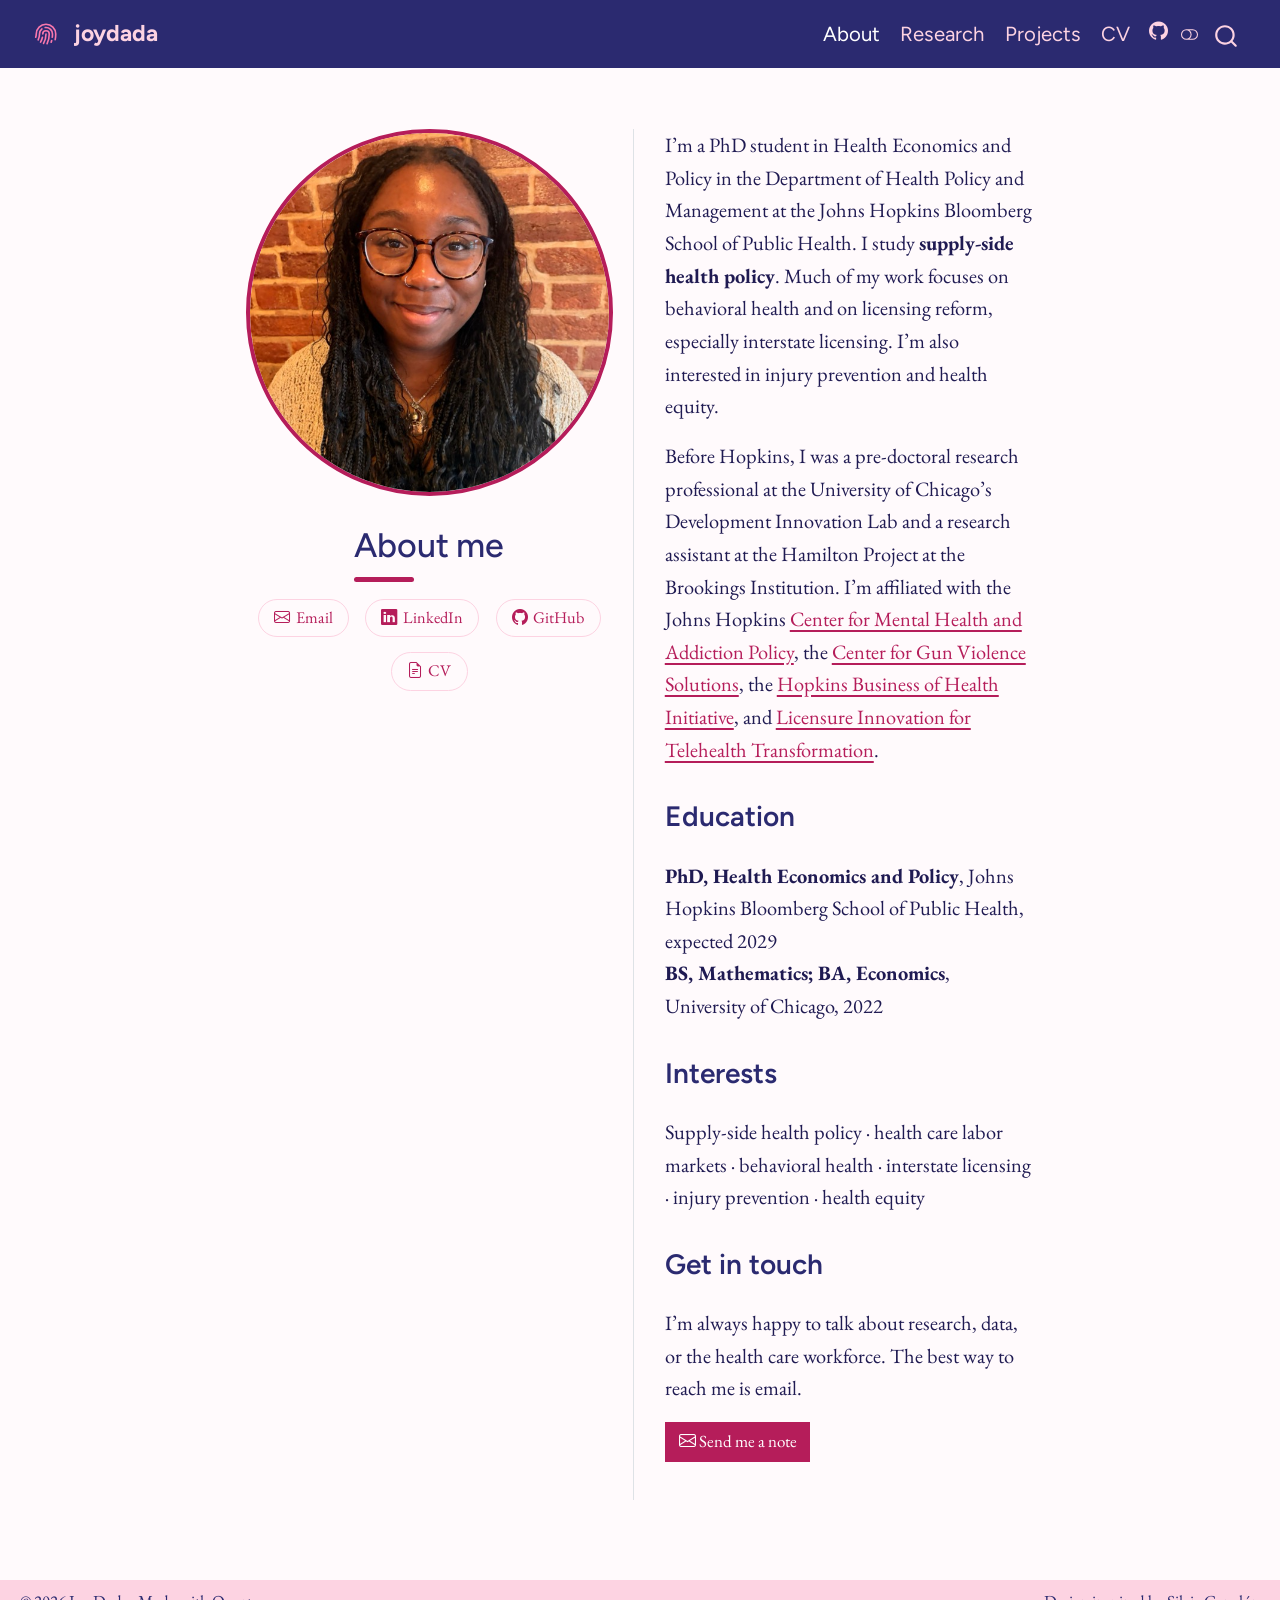
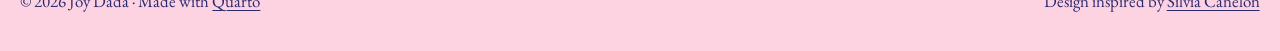
==== commit 89890316: "Built site for gh-pages" ====
--- a/about/index.html
+++ b/about/index.html
@@ -47,9 +47,9 @@
 <link href="../site_libs/quarto-html/quarto-syntax-highlighting-8221f2c48aaba76b52edb100b0507f3c.css" rel="stylesheet" class="quarto-color-scheme-extra" id="quarto-text-highlighting-styles">
 <script src="../site_libs/bootstrap/bootstrap.min.js"></script>
 <link href="../site_libs/bootstrap/bootstrap-icons.css" rel="stylesheet">
-<link href="../site_libs/bootstrap/bootstrap-a67606de3c9faada84eb4b4ca32cd05b.min.css" rel="stylesheet" append-hash="true" class="quarto-color-scheme" id="quarto-bootstrap" data-mode="light">
-<link href="../site_libs/bootstrap/bootstrap-dark-7fbac377653cf9ac155296b2df9e2311.min.css" rel="stylesheet" append-hash="true" class="quarto-color-scheme quarto-color-alternate" id="quarto-bootstrap" data-mode="dark">
-<link href="../site_libs/bootstrap/bootstrap-a67606de3c9faada84eb4b4ca32cd05b.min.css" rel="stylesheet" append-hash="true" class="quarto-color-scheme-extra" id="quarto-bootstrap" data-mode="light">
+<link href="../site_libs/bootstrap/bootstrap-2db170d6ee6581550adef573fdfe4eae.min.css" rel="stylesheet" append-hash="true" class="quarto-color-scheme" id="quarto-bootstrap" data-mode="light">
+<link href="../site_libs/bootstrap/bootstrap-dark-9b203549701394779a68f37e94f21ffb.min.css" rel="stylesheet" append-hash="true" class="quarto-color-scheme quarto-color-alternate" id="quarto-bootstrap" data-mode="dark">
+<link href="../site_libs/bootstrap/bootstrap-2db170d6ee6581550adef573fdfe4eae.min.css" rel="stylesheet" append-hash="true" class="quarto-color-scheme-extra" id="quarto-bootstrap" data-mode="light">
 <script id="quarto-search-options" type="application/json">{
   "location": "navbar",
   "copy-button": false,
@@ -333,7 +333,7 @@
   <div class="about-contents"><main class="content" id="quarto-document-content">
 
 <p>I’m a PhD student in Health Economics and Policy in the Department of Health Policy and Management at the Johns Hopkins Bloomberg School of Public Health. I study <strong>supply-side health policy</strong>. Much of my work focuses on behavioral health and on licensing reform, especially interstate licensing. I’m also interested in injury prevention and health equity.</p>
-<p>Before Hopkins, I was a pre-doctoral research professional at the University of Chicago’s Development Innovation Lab and a research assistant at the Hamilton Project at the Brookings Institution. I’m affiliated with the Johns Hopkins Center for Mental Health and Addiction Policy and the Center for Gun Violence Solutions.</p>
+<p>Before Hopkins, I was a pre-doctoral research professional at the University of Chicago’s Development Innovation Lab and a research assistant at the Hamilton Project at the Brookings Institution. I’m affiliated with the Johns Hopkins <a href="https://publichealth.jhu.edu/center-for-mental-health-and-addiction-policy">Center for Mental Health and Addiction Policy</a>, the <a href="https://publichealth.jhu.edu/center-for-gun-violence-solutions">Center for Gun Violence Solutions</a>, the <a href="https://hbhi.jhu.edu/">Hopkins Business of Health Initiative</a>, and <a href="https://www.hopkinsmedicine.org/telemedicine/state-changes">Licensure Innovation for Telehealth Transformation</a>.</p>
 <section id="education" class="level2">
 <h2 data-anchor-id="education">Education</h2>
 <p><strong>PhD, Health Economics and Policy</strong>, Johns Hopkins Bloomberg School of Public Health, expected 2029<br>
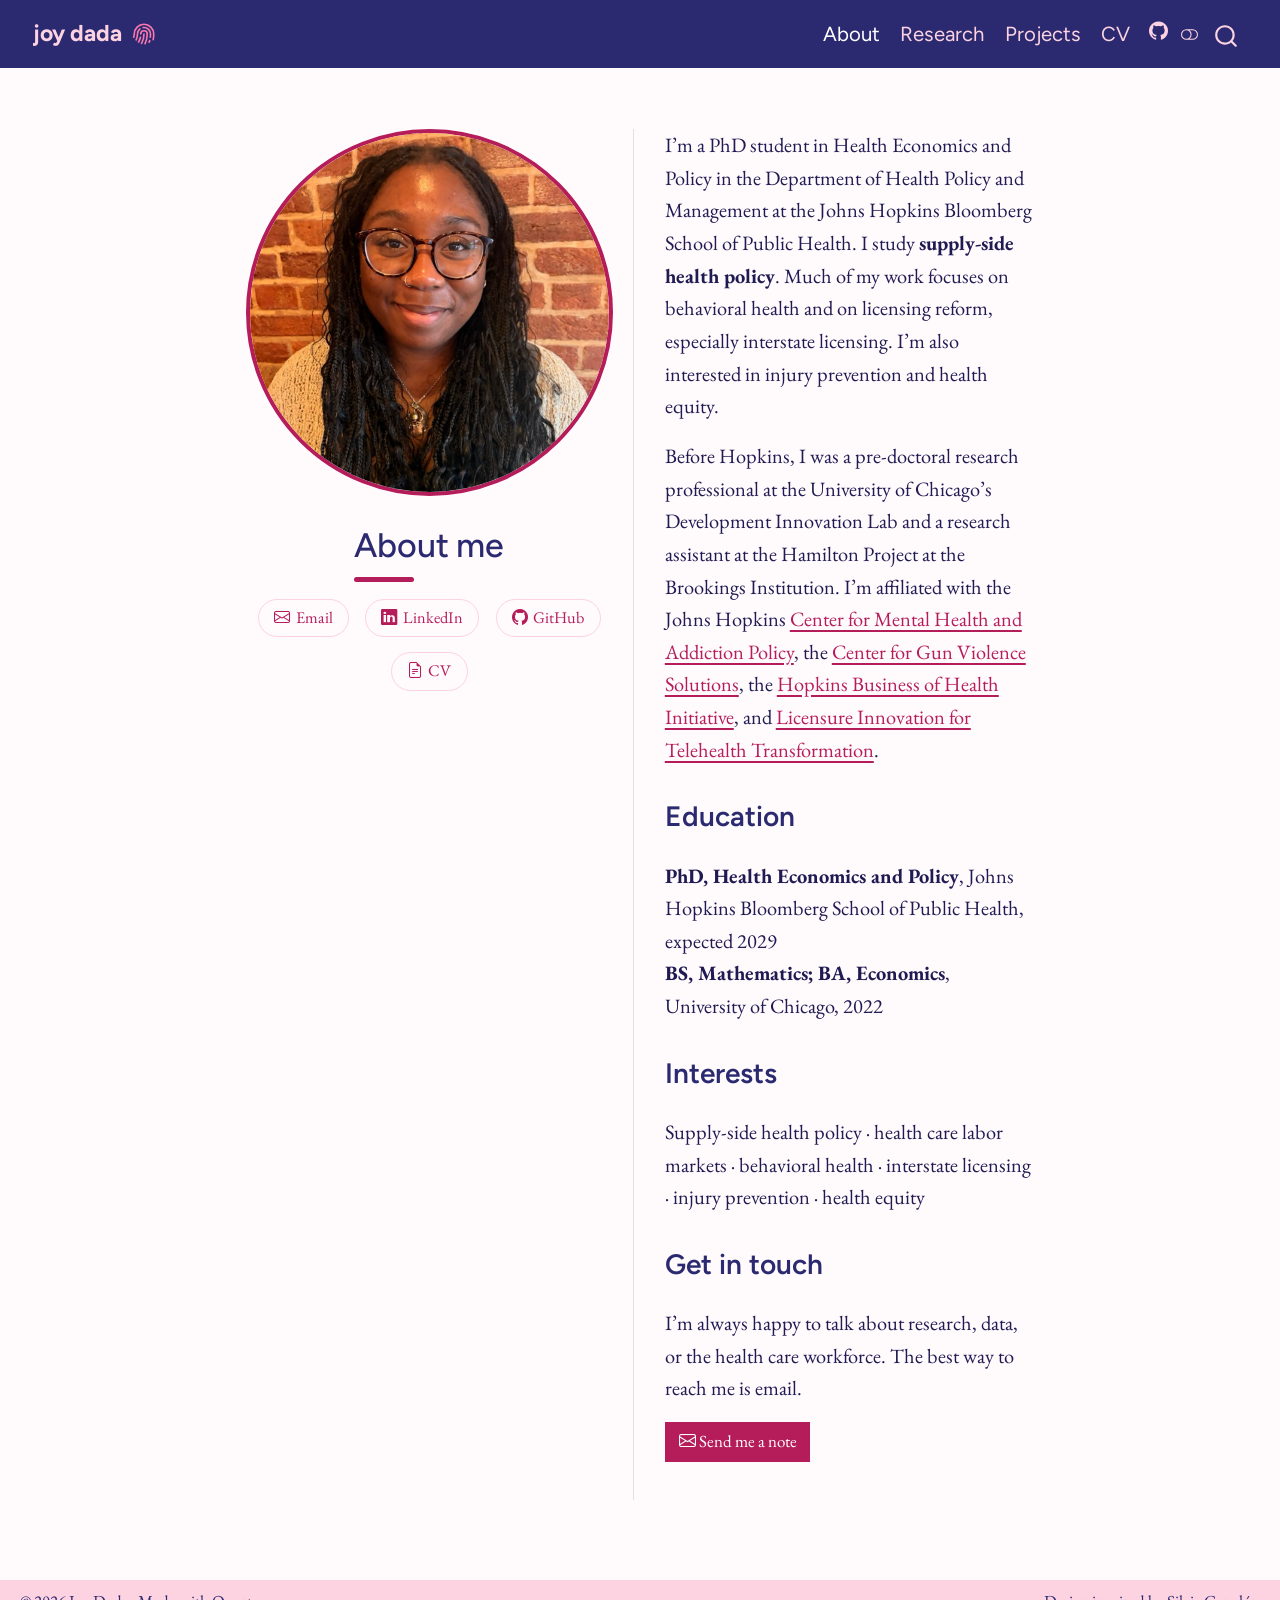
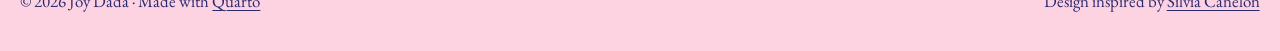
==== commit 2cb11b7a: "Built site for gh-pages" ====
--- a/about/index.html
+++ b/about/index.html
@@ -7,7 +7,7 @@
 <meta name="viewport" content="width=device-width, initial-scale=1.0, user-scalable=yes">
 
 
-<title>About me – joydada</title>
+<title>About me – joy dada</title>
 <style>
 /* Default styles provided by pandoc.
 ** See https://pandoc.org/MANUAL.html#variables-for-html for config info.
@@ -47,9 +47,9 @@
 <link href="../site_libs/quarto-html/quarto-syntax-highlighting-8221f2c48aaba76b52edb100b0507f3c.css" rel="stylesheet" class="quarto-color-scheme-extra" id="quarto-text-highlighting-styles">
 <script src="../site_libs/bootstrap/bootstrap.min.js"></script>
 <link href="../site_libs/bootstrap/bootstrap-icons.css" rel="stylesheet">
-<link href="../site_libs/bootstrap/bootstrap-2db170d6ee6581550adef573fdfe4eae.min.css" rel="stylesheet" append-hash="true" class="quarto-color-scheme" id="quarto-bootstrap" data-mode="light">
-<link href="../site_libs/bootstrap/bootstrap-dark-9b203549701394779a68f37e94f21ffb.min.css" rel="stylesheet" append-hash="true" class="quarto-color-scheme quarto-color-alternate" id="quarto-bootstrap" data-mode="dark">
-<link href="../site_libs/bootstrap/bootstrap-2db170d6ee6581550adef573fdfe4eae.min.css" rel="stylesheet" append-hash="true" class="quarto-color-scheme-extra" id="quarto-bootstrap" data-mode="light">
+<link href="../site_libs/bootstrap/bootstrap-e0fc29ca521b2d347499976639185ea9.min.css" rel="stylesheet" append-hash="true" class="quarto-color-scheme" id="quarto-bootstrap" data-mode="light">
+<link href="../site_libs/bootstrap/bootstrap-dark-4737acbcf02846416b1301579e54e95a.min.css" rel="stylesheet" append-hash="true" class="quarto-color-scheme quarto-color-alternate" id="quarto-bootstrap" data-mode="dark">
+<link href="../site_libs/bootstrap/bootstrap-e0fc29ca521b2d347499976639185ea9.min.css" rel="stylesheet" append-hash="true" class="quarto-color-scheme-extra" id="quarto-bootstrap" data-mode="light">
 <script id="quarto-search-options" type="application/json">{
   "location": "navbar",
   "copy-button": false,
@@ -252,11 +252,11 @@
       <div class="navbar-container container-fluid">
       <div class="navbar-brand-container mx-auto">
     <a href="../index.html" class="navbar-brand navbar-brand-logo">
-    <img src="../assets/img/logo.svg" alt="joydada fingerprint logo" class="navbar-logo light-content">
-    <img src="../assets/img/logo.svg" alt="joydada fingerprint logo" class="navbar-logo dark-content">
+    <img src="../assets/img/logo.svg" alt="joy dada fingerprint logo" class="navbar-logo light-content">
+    <img src="../assets/img/logo.svg" alt="joy dada fingerprint logo" class="navbar-logo dark-content">
     </a>
     <a class="navbar-brand" href="../index.html">
-    <span class="navbar-title">joydada</span>
+    <span class="navbar-title">joy dada</span>
     </a>
   </div>
             <div id="quarto-search" class="" title="Search"></div>
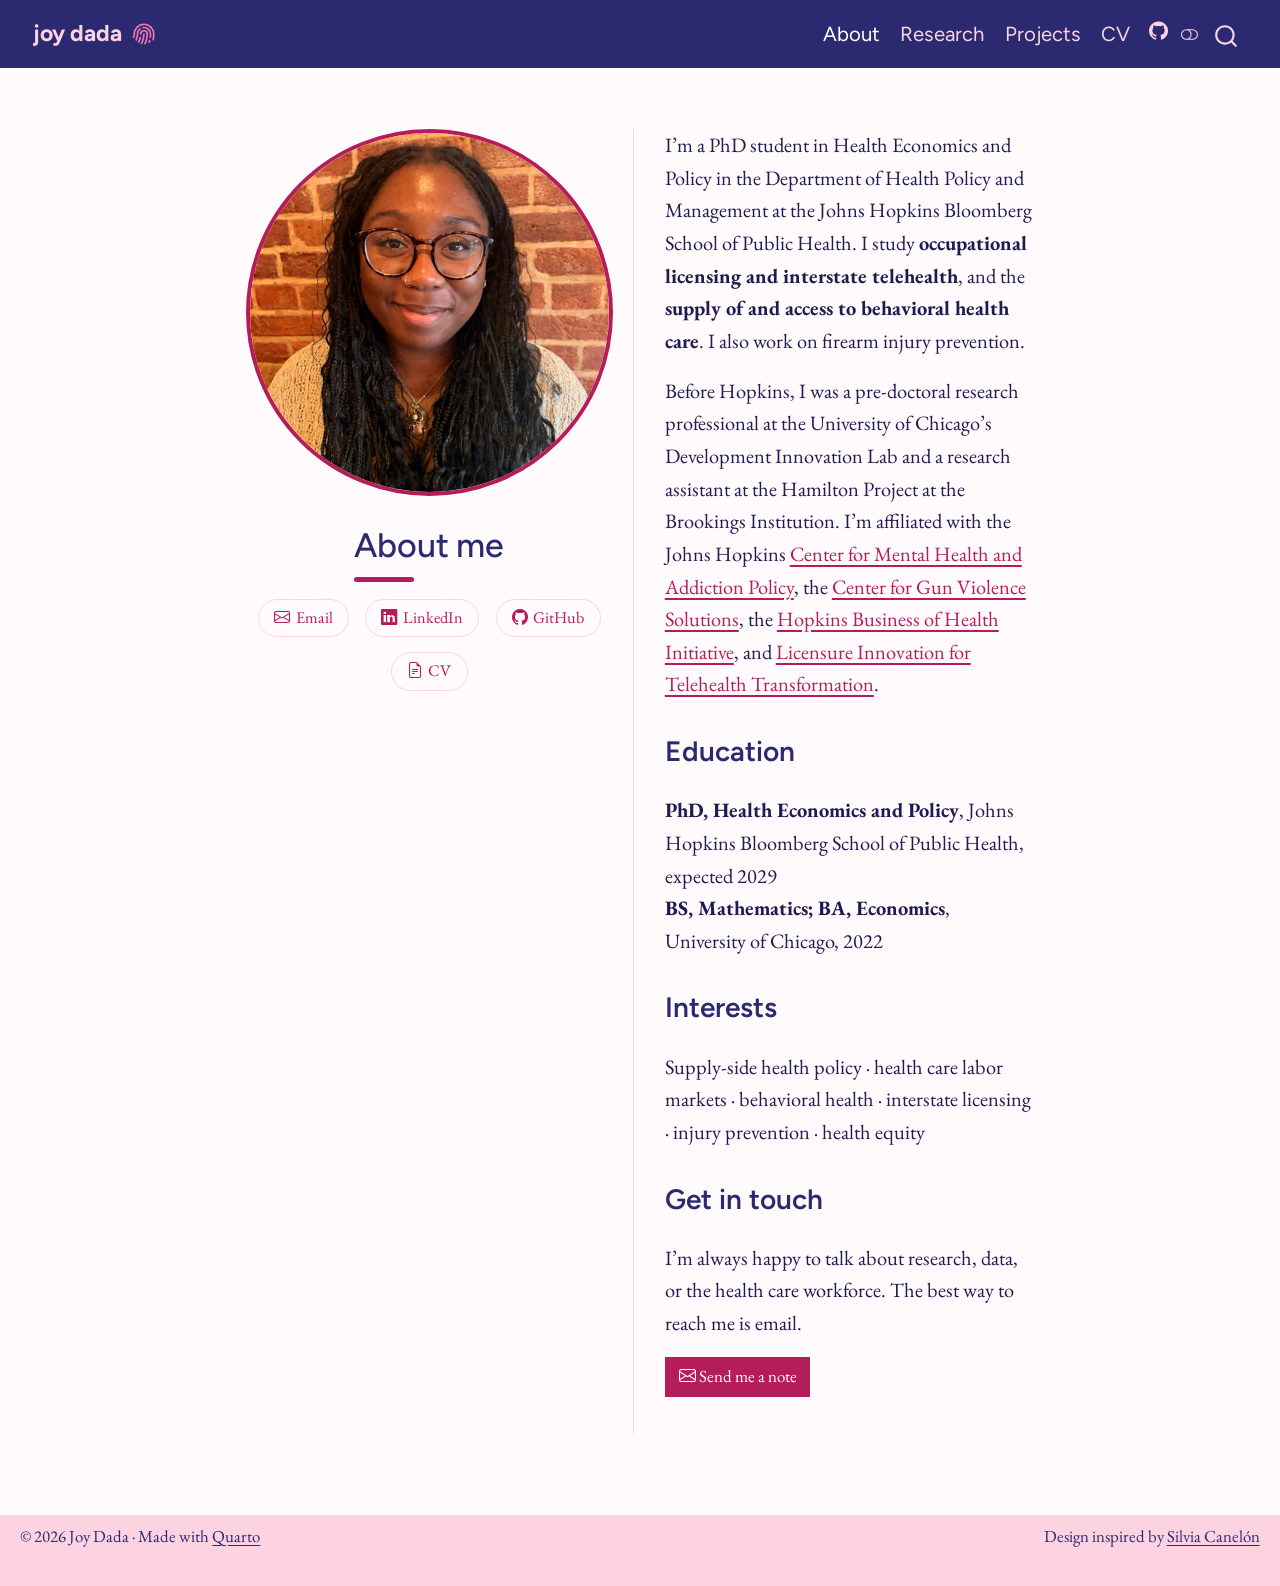
==== commit f32d24a3: "Built site for gh-pages" ====
--- a/about/index.html
+++ b/about/index.html
@@ -2,7 +2,7 @@
 <html xmlns="http://www.w3.org/1999/xhtml" lang="en" xml:lang="en"><head>
 
 <meta charset="utf-8">
-<meta name="generator" content="quarto-1.10.19">
+<meta name="generator" content="quarto-1.10.20">
 
 <meta name="viewport" content="width=device-width, initial-scale=1.0, user-scalable=yes">
 
@@ -42,14 +42,14 @@
 <script src="../site_libs/quarto-html/popper.min.js"></script>
 <script src="../site_libs/quarto-html/tippy.umd.min.js"></script>
 <link href="../site_libs/quarto-html/tippy.css" rel="stylesheet">
-<link href="../site_libs/quarto-html/quarto-syntax-highlighting-8221f2c48aaba76b52edb100b0507f3c.css" rel="stylesheet" class="quarto-color-scheme" id="quarto-text-highlighting-styles">
-<link href="../site_libs/quarto-html/quarto-syntax-highlighting-dark-9b72eb626856766e9cc8d3a7dc96451e.css" rel="stylesheet" class="quarto-color-scheme quarto-color-alternate" id="quarto-text-highlighting-styles">
-<link href="../site_libs/quarto-html/quarto-syntax-highlighting-8221f2c48aaba76b52edb100b0507f3c.css" rel="stylesheet" class="quarto-color-scheme-extra" id="quarto-text-highlighting-styles">
+<link href="../site_libs/quarto-html/quarto-syntax-highlighting-34ae805c6c4bda9dfb88a43dbc669e1f.css" rel="stylesheet" class="quarto-color-scheme" id="quarto-text-highlighting-styles">
+<link href="../site_libs/quarto-html/quarto-syntax-highlighting-dark-7757046709a66ee4e7e83d4123dabc83.css" rel="stylesheet" class="quarto-color-scheme quarto-color-alternate" id="quarto-text-highlighting-styles">
+<link href="../site_libs/quarto-html/quarto-syntax-highlighting-34ae805c6c4bda9dfb88a43dbc669e1f.css" rel="stylesheet" class="quarto-color-scheme-extra" id="quarto-text-highlighting-styles">
 <script src="../site_libs/bootstrap/bootstrap.min.js"></script>
 <link href="../site_libs/bootstrap/bootstrap-icons.css" rel="stylesheet">
-<link href="../site_libs/bootstrap/bootstrap-e0fc29ca521b2d347499976639185ea9.min.css" rel="stylesheet" append-hash="true" class="quarto-color-scheme" id="quarto-bootstrap" data-mode="light">
-<link href="../site_libs/bootstrap/bootstrap-dark-4737acbcf02846416b1301579e54e95a.min.css" rel="stylesheet" append-hash="true" class="quarto-color-scheme quarto-color-alternate" id="quarto-bootstrap" data-mode="dark">
-<link href="../site_libs/bootstrap/bootstrap-e0fc29ca521b2d347499976639185ea9.min.css" rel="stylesheet" append-hash="true" class="quarto-color-scheme-extra" id="quarto-bootstrap" data-mode="light">
+<link href="../site_libs/bootstrap/bootstrap-c153afa263d57def445ac9749a9b42aa.min.css" rel="stylesheet" append-hash="true" class="quarto-color-scheme" id="quarto-bootstrap" data-mode="light">
+<link href="../site_libs/bootstrap/bootstrap-dark-31b0dd8e707df39ea7d20cd21ec63c6a.min.css" rel="stylesheet" append-hash="true" class="quarto-color-scheme quarto-color-alternate" id="quarto-bootstrap" data-mode="dark">
+<link href="../site_libs/bootstrap/bootstrap-c153afa263d57def445ac9749a9b42aa.min.css" rel="stylesheet" append-hash="true" class="quarto-color-scheme-extra" id="quarto-bootstrap" data-mode="light">
 <script id="quarto-search-options" type="application/json">{
   "location": "navbar",
   "copy-button": false,
@@ -332,7 +332,7 @@
   </div>
   <div class="about-contents"><main class="content" id="quarto-document-content">
 
-<p>I’m a PhD student in Health Economics and Policy in the Department of Health Policy and Management at the Johns Hopkins Bloomberg School of Public Health. I study <strong>supply-side health policy</strong>. Much of my work focuses on behavioral health and on licensing reform, especially interstate licensing. I’m also interested in injury prevention and health equity.</p>
+<p>I’m a PhD student in Health Economics and Policy in the Department of Health Policy and Management at the Johns Hopkins Bloomberg School of Public Health. I study <strong>occupational licensing and interstate telehealth</strong>, and the <strong>supply of and access to behavioral health care</strong>. I also work on firearm injury prevention.</p>
 <p>Before Hopkins, I was a pre-doctoral research professional at the University of Chicago’s Development Innovation Lab and a research assistant at the Hamilton Project at the Brookings Institution. I’m affiliated with the Johns Hopkins <a href="https://publichealth.jhu.edu/center-for-mental-health-and-addiction-policy">Center for Mental Health and Addiction Policy</a>, the <a href="https://publichealth.jhu.edu/center-for-gun-violence-solutions">Center for Gun Violence Solutions</a>, the <a href="https://hbhi.jhu.edu/">Hopkins Business of Health Initiative</a>, and <a href="https://www.hopkinsmedicine.org/telemedicine/state-changes">Licensure Innovation for Telehealth Transformation</a>.</p>
 <section id="education" class="level2">
 <h2 data-anchor-id="education">Education</h2>
--- a/site_libs/quarto-html/quarto-syntax-highlighting-34ae805c6c4bda9dfb88a43dbc669e1f.css
+++ b/site_libs/quarto-html/quarto-syntax-highlighting-34ae805c6c4bda9dfb88a43dbc669e1f.css
@@ -0,0 +1,236 @@
+/* quarto syntax highlight colors */
+:root {
+  --quarto-hl-ot-color: #003B4F;
+  --quarto-hl-at-color: #657422;
+  --quarto-hl-ss-color: #20794D;
+  --quarto-hl-an-color: #5E5E5E;
+  --quarto-hl-fu-color: #4758AB;
+  --quarto-hl-st-color: #20794D;
+  --quarto-hl-cf-color: #003B4F;
+  --quarto-hl-op-color: #5E5E5E;
+  --quarto-hl-er-color: #AD0000;
+  --quarto-hl-bn-color: #AD0000;
+  --quarto-hl-al-color: #AD0000;
+  --quarto-hl-va-color: #111111;
+  --quarto-hl-bu-color: inherit;
+  --quarto-hl-ex-color: inherit;
+  --quarto-hl-pp-color: #AD0000;
+  --quarto-hl-in-color: #5E5E5E;
+  --quarto-hl-vs-color: #20794D;
+  --quarto-hl-wa-color: #5E5E5E;
+  --quarto-hl-do-color: #5E5E5E;
+  --quarto-hl-im-color: #00769E;
+  --quarto-hl-ch-color: #20794D;
+  --quarto-hl-dt-color: #AD0000;
+  --quarto-hl-fl-color: #AD0000;
+  --quarto-hl-co-color: #5E5E5E;
+  --quarto-hl-cv-color: #5E5E5E;
+  --quarto-hl-cn-color: #8f5902;
+  --quarto-hl-sc-color: #5E5E5E;
+  --quarto-hl-dv-color: #AD0000;
+  --quarto-hl-kw-color: #003B4F;
+}
+
+/* other quarto variables */
+:root {
+  --quarto-font-monospace: "JetBrains Mono", ui-monospace, monospace;
+}
+
+/* syntax highlight based on Pandoc's rules */
+pre > code.sourceCode > span {
+  color: #003B4F;
+}
+
+code.sourceCode > span {
+  color: #003B4F;
+}
+
+div.sourceCode,
+div.sourceCode pre.sourceCode {
+  color: #003B4F;
+}
+
+/* Normal */
+code span {
+  color: #003B4F;
+}
+
+/* Alert */
+code span.al {
+  color: #AD0000;
+  font-style: inherit;
+}
+
+/* Annotation */
+code span.an {
+  color: #5E5E5E;
+  font-style: inherit;
+}
+
+/* Attribute */
+code span.at {
+  color: #657422;
+  font-style: inherit;
+}
+
+/* BaseN */
+code span.bn {
+  color: #AD0000;
+  font-style: inherit;
+}
+
+/* BuiltIn */
+code span.bu {
+  font-style: inherit;
+}
+
+/* ControlFlow */
+code span.cf {
+  color: #003B4F;
+  font-weight: bold;
+  font-style: inherit;
+}
+
+/* Char */
+code span.ch {
+  color: #20794D;
+  font-style: inherit;
+}
+
+/* Constant */
+code span.cn {
+  color: #8f5902;
+  font-style: inherit;
+}
+
+/* Comment */
+code span.co {
+  color: #5E5E5E;
+  font-style: inherit;
+}
+
+/* CommentVar */
+code span.cv {
+  color: #5E5E5E;
+  font-style: italic;
+}
+
+/* Documentation */
+code span.do {
+  color: #5E5E5E;
+  font-style: italic;
+}
+
+/* DataType */
+code span.dt {
+  color: #AD0000;
+  font-style: inherit;
+}
+
+/* DecVal */
+code span.dv {
+  color: #AD0000;
+  font-style: inherit;
+}
+
+/* Error */
+code span.er {
+  color: #AD0000;
+  font-style: inherit;
+}
+
+/* Extension */
+code span.ex {
+  font-style: inherit;
+}
+
+/* Float */
+code span.fl {
+  color: #AD0000;
+  font-style: inherit;
+}
+
+/* Function */
+code span.fu {
+  color: #4758AB;
+  font-style: inherit;
+}
+
+/* Import */
+code span.im {
+  color: #00769E;
+  font-style: inherit;
+}
+
+/* Information */
+code span.in {
+  color: #5E5E5E;
+  font-style: inherit;
+}
+
+/* Keyword */
+code span.kw {
+  color: #003B4F;
+  font-weight: bold;
+  font-style: inherit;
+}
+
+/* Operator */
+code span.op {
+  color: #5E5E5E;
+  font-style: inherit;
+}
+
+/* Other */
+code span.ot {
+  color: #003B4F;
+  font-style: inherit;
+}
+
+/* Preprocessor */
+code span.pp {
+  color: #AD0000;
+  font-style: inherit;
+}
+
+/* SpecialChar */
+code span.sc {
+  color: #5E5E5E;
+  font-style: inherit;
+}
+
+/* SpecialString */
+code span.ss {
+  color: #20794D;
+  font-style: inherit;
+}
+
+/* String */
+code span.st {
+  color: #20794D;
+  font-style: inherit;
+}
+
+/* Variable */
+code span.va {
+  color: #111111;
+  font-style: inherit;
+}
+
+/* VerbatimString */
+code span.vs {
+  color: #20794D;
+  font-style: inherit;
+}
+
+/* Warning */
+code span.wa {
+  color: #5E5E5E;
+  font-style: italic;
+}
+
+.prevent-inlining {
+  content: "</";
+}
+
+/*# sourceMappingURL=a69c2c0154567a11828d0467634ec1f0.css.map */
--- a/site_libs/quarto-html/quarto-syntax-highlighting-dark-7757046709a66ee4e7e83d4123dabc83.css
+++ b/site_libs/quarto-html/quarto-syntax-highlighting-dark-7757046709a66ee4e7e83d4123dabc83.css
@@ -0,0 +1,219 @@
+/* quarto syntax highlight colors */
+:root {
+  --quarto-hl-al-color: #f07178;
+  --quarto-hl-an-color: #d4d0ab;
+  --quarto-hl-at-color: #00e0e0;
+  --quarto-hl-bn-color: #d4d0ab;
+  --quarto-hl-bu-color: #abe338;
+  --quarto-hl-ch-color: #abe338;
+  --quarto-hl-co-color: #f8f8f2;
+  --quarto-hl-cv-color: #ffd700;
+  --quarto-hl-cn-color: #ffd700;
+  --quarto-hl-cf-color: #ffa07a;
+  --quarto-hl-dt-color: #ffa07a;
+  --quarto-hl-dv-color: #d4d0ab;
+  --quarto-hl-do-color: #f8f8f2;
+  --quarto-hl-er-color: #f07178;
+  --quarto-hl-ex-color: #00e0e0;
+  --quarto-hl-fl-color: #d4d0ab;
+  --quarto-hl-fu-color: #ffa07a;
+  --quarto-hl-im-color: #abe338;
+  --quarto-hl-in-color: #d4d0ab;
+  --quarto-hl-kw-color: #ffa07a;
+  --quarto-hl-op-color: #ffa07a;
+  --quarto-hl-ot-color: #00e0e0;
+  --quarto-hl-pp-color: #dcc6e0;
+  --quarto-hl-re-color: #00e0e0;
+  --quarto-hl-sc-color: #abe338;
+  --quarto-hl-ss-color: #abe338;
+  --quarto-hl-st-color: #abe338;
+  --quarto-hl-va-color: #00e0e0;
+  --quarto-hl-vs-color: #abe338;
+  --quarto-hl-wa-color: #dcc6e0;
+}
+
+/* other quarto variables */
+:root {
+  --quarto-font-monospace: "JetBrains Mono", ui-monospace, monospace;
+}
+
+/* syntax highlight based on Pandoc's rules */
+pre > code.sourceCode > span {
+  color: #f8f8f2;
+}
+
+code.sourceCode > span {
+  color: #f8f8f2;
+}
+
+div.sourceCode,
+div.sourceCode pre.sourceCode {
+  color: #f8f8f2;
+}
+
+/* Normal */
+code span {
+  color: #f8f8f2;
+}
+
+/* Alert */
+code span.al {
+  color: #f07178;
+}
+
+/* Annotation */
+code span.an {
+  color: #d4d0ab;
+}
+
+/* Attribute */
+code span.at {
+  color: #00e0e0;
+}
+
+/* BaseN */
+code span.bn {
+  color: #d4d0ab;
+}
+
+/* BuiltIn */
+code span.bu {
+  color: #abe338;
+}
+
+/* ControlFlow */
+code span.cf {
+  font-weight: bold;
+  color: #ffa07a;
+}
+
+/* Char */
+code span.ch {
+  color: #abe338;
+}
+
+/* Constant */
+code span.cn {
+  color: #ffd700;
+}
+
+/* Comment */
+code span.co {
+  font-style: italic;
+  color: #f8f8f2;
+}
+
+/* CommentVar */
+code span.cv {
+  color: #ffd700;
+}
+
+/* Documentation */
+code span.do {
+  color: #f8f8f2;
+}
+
+/* DataType */
+code span.dt {
+  color: #ffa07a;
+}
+
+/* DecVal */
+code span.dv {
+  color: #d4d0ab;
+}
+
+/* Error */
+code span.er {
+  color: #f07178;
+  text-decoration: underline;
+}
+
+/* Extension */
+code span.ex {
+  font-weight: bold;
+  color: #00e0e0;
+}
+
+/* Float */
+code span.fl {
+  color: #d4d0ab;
+}
+
+/* Function */
+code span.fu {
+  color: #ffa07a;
+}
+
+/* Import */
+code span.im {
+  color: #abe338;
+}
+
+/* Information */
+code span.in {
+  color: #d4d0ab;
+}
+
+/* Keyword */
+code span.kw {
+  font-weight: bold;
+  color: #ffa07a;
+}
+
+/* Operator */
+code span.op {
+  color: #ffa07a;
+}
+
+/* Other */
+code span.ot {
+  color: #00e0e0;
+}
+
+/* Preprocessor */
+code span.pp {
+  color: #dcc6e0;
+}
+
+/* RegionMarker */
+code span.re {
+  background-color: #f8f8f2;
+  color: #00e0e0;
+}
+
+/* SpecialChar */
+code span.sc {
+  color: #abe338;
+}
+
+/* SpecialString */
+code span.ss {
+  color: #abe338;
+}
+
+/* String */
+code span.st {
+  color: #abe338;
+}
+
+/* Variable */
+code span.va {
+  color: #00e0e0;
+}
+
+/* VerbatimString */
+code span.vs {
+  color: #abe338;
+}
+
+/* Warning */
+code span.wa {
+  color: #dcc6e0;
+}
+
+.prevent-inlining {
+  content: "</";
+}
+
+/*# sourceMappingURL=cdc5bd454d83fab5b94d12bcd15c4249.css.map */
--- a/site_libs/quarto-html/quarto-syntax-highlighting-34ae805c6c4bda9dfb88a43dbc669e1f.css
+++ b/site_libs/quarto-html/quarto-syntax-highlighting-34ae805c6c4bda9dfb88a43dbc669e1f.css
@@ -0,0 +1,236 @@
+/* quarto syntax highlight colors */
+:root {
+  --quarto-hl-ot-color: #003B4F;
+  --quarto-hl-at-color: #657422;
+  --quarto-hl-ss-color: #20794D;
+  --quarto-hl-an-color: #5E5E5E;
+  --quarto-hl-fu-color: #4758AB;
+  --quarto-hl-st-color: #20794D;
+  --quarto-hl-cf-color: #003B4F;
+  --quarto-hl-op-color: #5E5E5E;
+  --quarto-hl-er-color: #AD0000;
+  --quarto-hl-bn-color: #AD0000;
+  --quarto-hl-al-color: #AD0000;
+  --quarto-hl-va-color: #111111;
+  --quarto-hl-bu-color: inherit;
+  --quarto-hl-ex-color: inherit;
+  --quarto-hl-pp-color: #AD0000;
+  --quarto-hl-in-color: #5E5E5E;
+  --quarto-hl-vs-color: #20794D;
+  --quarto-hl-wa-color: #5E5E5E;
+  --quarto-hl-do-color: #5E5E5E;
+  --quarto-hl-im-color: #00769E;
+  --quarto-hl-ch-color: #20794D;
+  --quarto-hl-dt-color: #AD0000;
+  --quarto-hl-fl-color: #AD0000;
+  --quarto-hl-co-color: #5E5E5E;
+  --quarto-hl-cv-color: #5E5E5E;
+  --quarto-hl-cn-color: #8f5902;
+  --quarto-hl-sc-color: #5E5E5E;
+  --quarto-hl-dv-color: #AD0000;
+  --quarto-hl-kw-color: #003B4F;
+}
+
+/* other quarto variables */
+:root {
+  --quarto-font-monospace: "JetBrains Mono", ui-monospace, monospace;
+}
+
+/* syntax highlight based on Pandoc's rules */
+pre > code.sourceCode > span {
+  color: #003B4F;
+}
+
+code.sourceCode > span {
+  color: #003B4F;
+}
+
+div.sourceCode,
+div.sourceCode pre.sourceCode {
+  color: #003B4F;
+}
+
+/* Normal */
+code span {
+  color: #003B4F;
+}
+
+/* Alert */
+code span.al {
+  color: #AD0000;
+  font-style: inherit;
+}
+
+/* Annotation */
+code span.an {
+  color: #5E5E5E;
+  font-style: inherit;
+}
+
+/* Attribute */
+code span.at {
+  color: #657422;
+  font-style: inherit;
+}
+
+/* BaseN */
+code span.bn {
+  color: #AD0000;
+  font-style: inherit;
+}
+
+/* BuiltIn */
+code span.bu {
+  font-style: inherit;
+}
+
+/* ControlFlow */
+code span.cf {
+  color: #003B4F;
+  font-weight: bold;
+  font-style: inherit;
+}
+
+/* Char */
+code span.ch {
+  color: #20794D;
+  font-style: inherit;
+}
+
+/* Constant */
+code span.cn {
+  color: #8f5902;
+  font-style: inherit;
+}
+
+/* Comment */
+code span.co {
+  color: #5E5E5E;
+  font-style: inherit;
+}
+
+/* CommentVar */
+code span.cv {
+  color: #5E5E5E;
+  font-style: italic;
+}
+
+/* Documentation */
+code span.do {
+  color: #5E5E5E;
+  font-style: italic;
+}
+
+/* DataType */
+code span.dt {
+  color: #AD0000;
+  font-style: inherit;
+}
+
+/* DecVal */
+code span.dv {
+  color: #AD0000;
+  font-style: inherit;
+}
+
+/* Error */
+code span.er {
+  color: #AD0000;
+  font-style: inherit;
+}
+
+/* Extension */
+code span.ex {
+  font-style: inherit;
+}
+
+/* Float */
+code span.fl {
+  color: #AD0000;
+  font-style: inherit;
+}
+
+/* Function */
+code span.fu {
+  color: #4758AB;
+  font-style: inherit;
+}
+
+/* Import */
+code span.im {
+  color: #00769E;
+  font-style: inherit;
+}
+
+/* Information */
+code span.in {
+  color: #5E5E5E;
+  font-style: inherit;
+}
+
+/* Keyword */
+code span.kw {
+  color: #003B4F;
+  font-weight: bold;
+  font-style: inherit;
+}
+
+/* Operator */
+code span.op {
+  color: #5E5E5E;
+  font-style: inherit;
+}
+
+/* Other */
+code span.ot {
+  color: #003B4F;
+  font-style: inherit;
+}
+
+/* Preprocessor */
+code span.pp {
+  color: #AD0000;
+  font-style: inherit;
+}
+
+/* SpecialChar */
+code span.sc {
+  color: #5E5E5E;
+  font-style: inherit;
+}
+
+/* SpecialString */
+code span.ss {
+  color: #20794D;
+  font-style: inherit;
+}
+
+/* String */
+code span.st {
+  color: #20794D;
+  font-style: inherit;
+}
+
+/* Variable */
+code span.va {
+  color: #111111;
+  font-style: inherit;
+}
+
+/* VerbatimString */
+code span.vs {
+  color: #20794D;
+  font-style: inherit;
+}
+
+/* Warning */
+code span.wa {
+  color: #5E5E5E;
+  font-style: italic;
+}
+
+.prevent-inlining {
+  content: "</";
+}
+
+/*# sourceMappingURL=a69c2c0154567a11828d0467634ec1f0.css.map */
